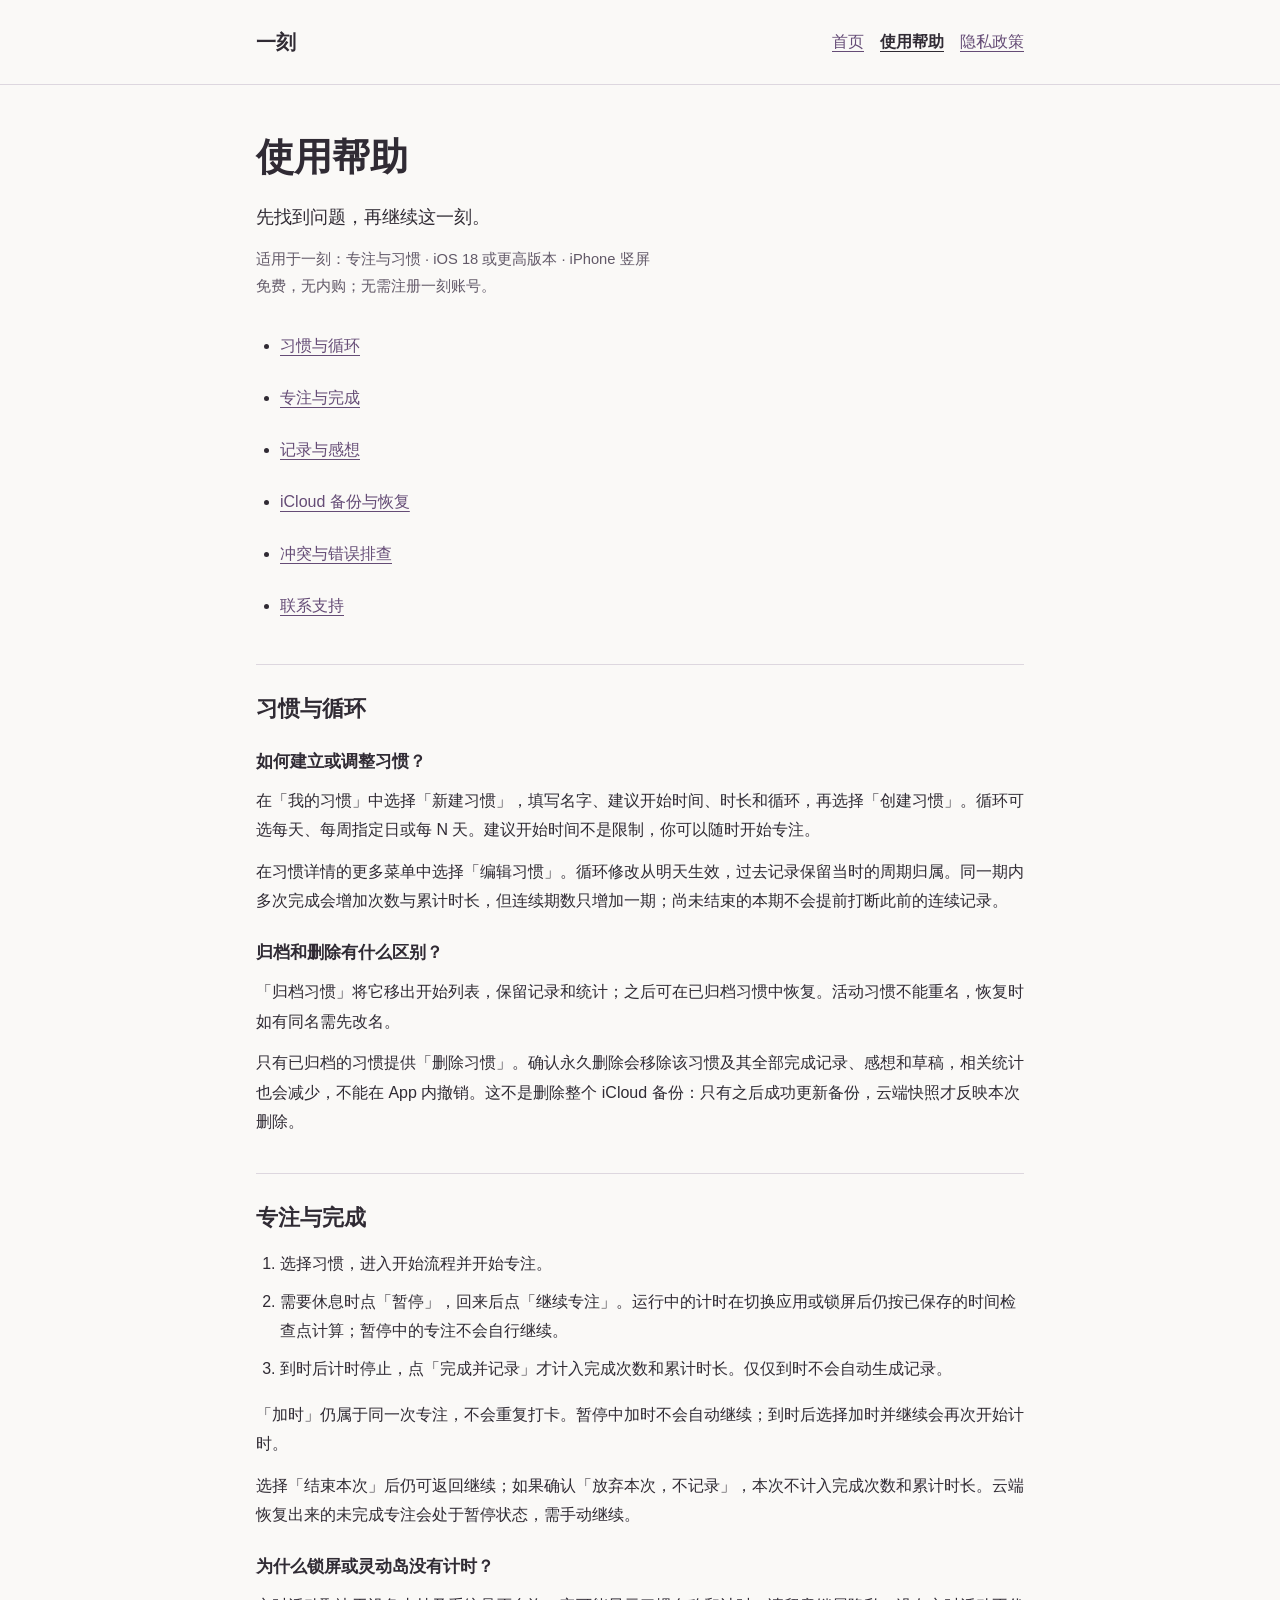
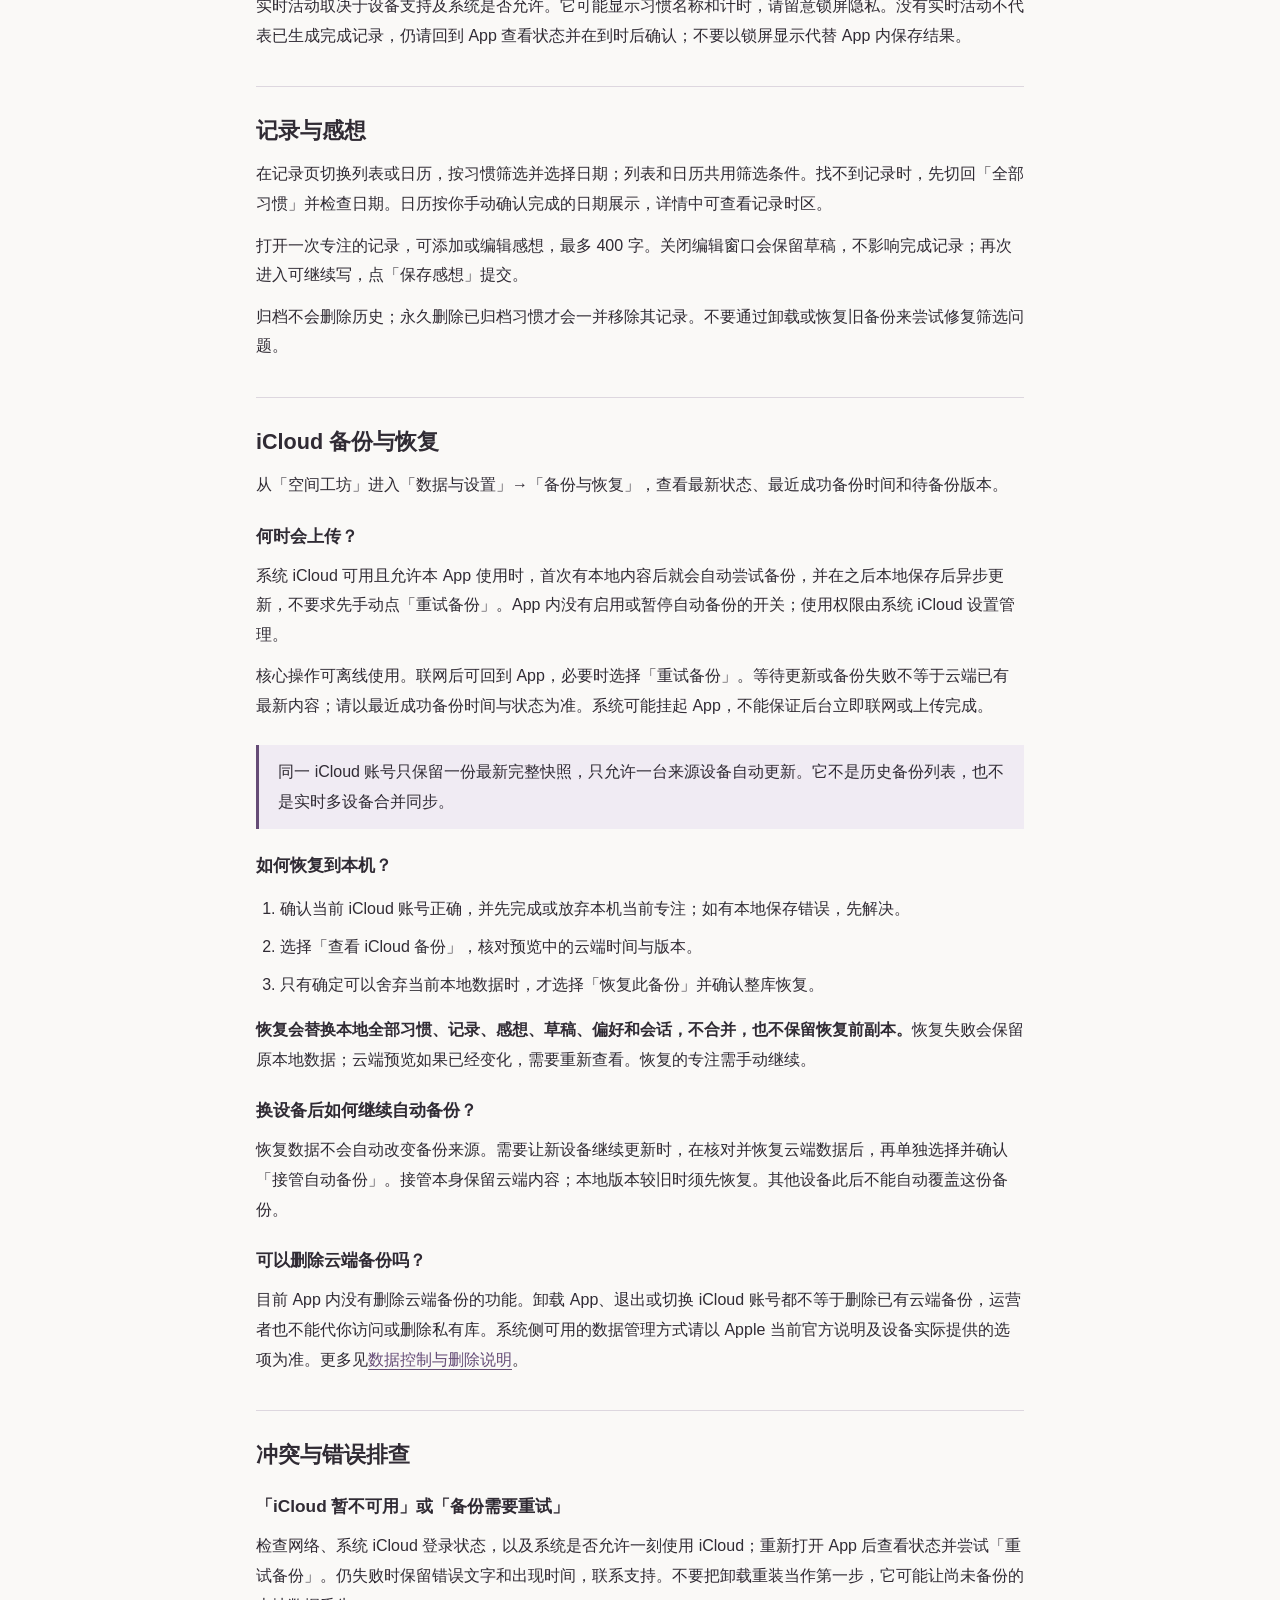
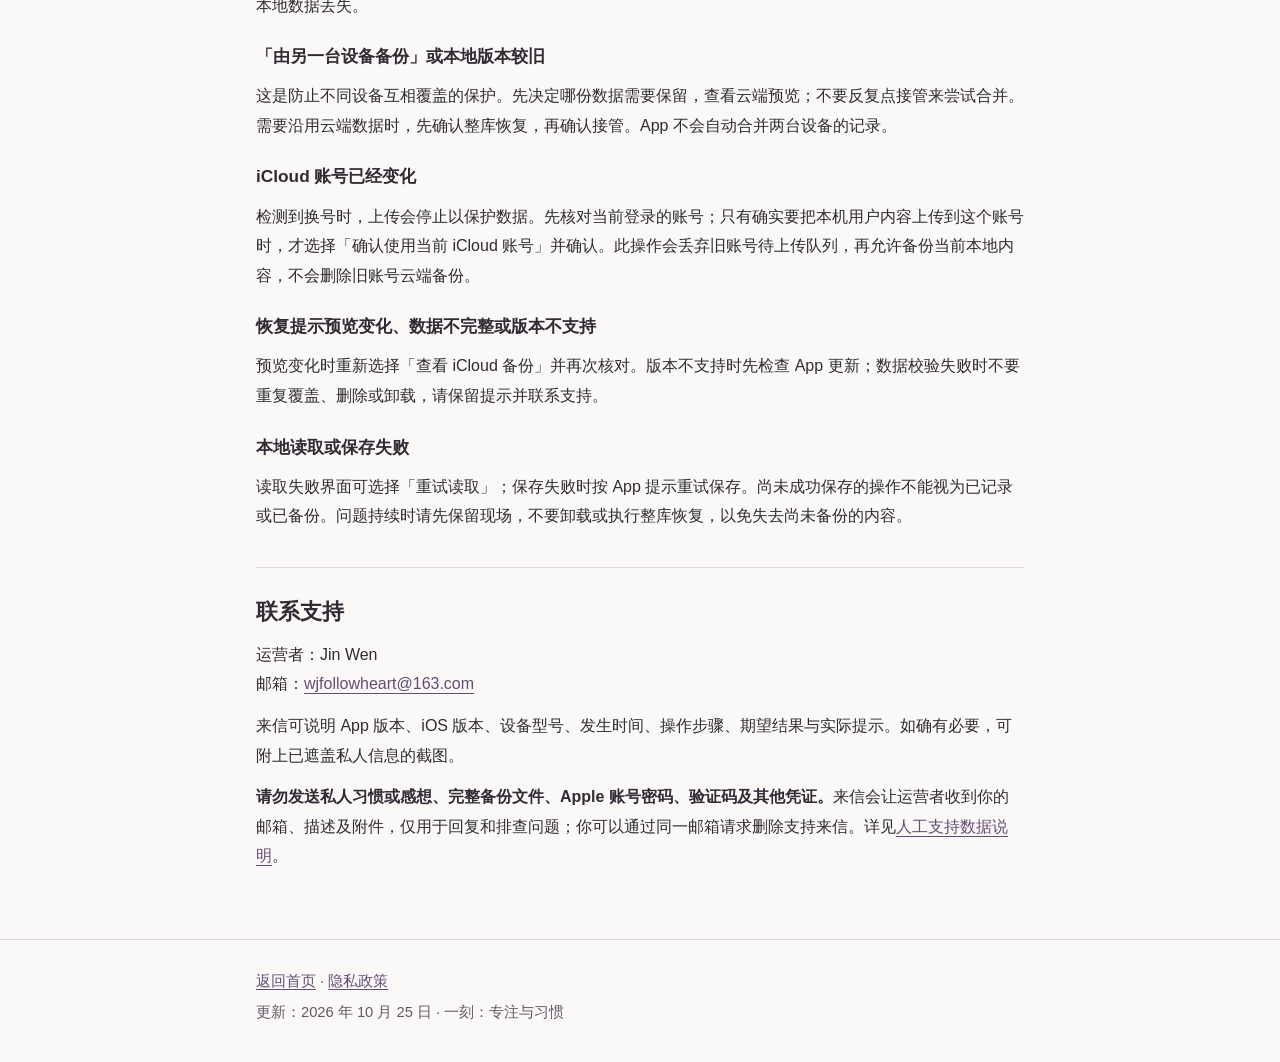
==== support.html @ 2ffc37c1 "Publish Yike support.html" ====
<!doctype html>
<html lang="zh-CN">
<head>
  <meta charset="utf-8">
  <meta name="viewport" content="width=device-width, initial-scale=1">
  <meta name="description" content="一刻的使用帮助：习惯、专注计时、记录与感想、iCloud 备份恢复及常见错误排查。">
  <title>使用帮助 · 一刻：专注与习惯</title>
  <link rel="stylesheet" href="styles.css">
</head>
<body>
  <a class="skip" href="#main">跳到正文</a>
  <header class="site-header">
    <div class="shell header-row">
      <a class="brand" href="index.html" aria-label="一刻，支持网站首页">一刻</a>
      <nav aria-label="主导航">
        <a href="index.html">首页</a>
        <a href="support.html" aria-current="page">使用帮助</a>
        <a href="privacy.html">隐私政策</a>
      </nav>
    </div>
  </header>
  <main id="main" class="shell">
    <h1>使用帮助</h1>
    <p class="lead">先找到问题，再继续这一刻。</p>
    <p class="meta">适用于一刻：专注与习惯 · iOS 18 或更高版本 · iPhone 竖屏<br>免费，无内购；无需注册一刻账号。</p>
    <nav class="contents" aria-label="本页目录">
      <ul>
        <li><a href="#habits">习惯与循环</a></li>
        <li><a href="#focus">专注与完成</a></li>
        <li><a href="#records">记录与感想</a></li>
        <li><a href="#backup">iCloud 备份与恢复</a></li>
        <li><a href="#errors">冲突与错误排查</a></li>
        <li><a href="#contact">联系支持</a></li>
      </ul>
    </nav>
    <section aria-labelledby="habits">
      <h2 id="habits">习惯与循环</h2>
      <h3>如何建立或调整习惯？</h3>
      <p>在「我的习惯」中选择「新建习惯」，填写名字、建议开始时间、时长和循环，再选择「创建习惯」。循环可选每天、每周指定日或每 N 天。建议开始时间不是限制，你可以随时开始专注。</p>
      <p>在习惯详情的更多菜单中选择「编辑习惯」。循环修改从明天生效，过去记录保留当时的周期归属。同一期内多次完成会增加次数与累计时长，但连续期数只增加一期；尚未结束的本期不会提前打断此前的连续记录。</p>
      <h3>归档和删除有什么区别？</h3>
      <p>「归档习惯」将它移出开始列表，保留记录和统计；之后可在已归档习惯中恢复。活动习惯不能重名，恢复时如有同名需先改名。</p>
      <p>只有已归档的习惯提供「删除习惯」。确认永久删除会移除该习惯及其全部完成记录、感想和草稿，相关统计也会减少，不能在 App 内撤销。这不是删除整个 iCloud 备份：只有之后成功更新备份，云端快照才反映本次删除。</p>
    </section>
    <section aria-labelledby="focus">
      <h2 id="focus">专注与完成</h2>
      <ol>
        <li>选择习惯，进入开始流程并开始专注。</li>
        <li>需要休息时点「暂停」，回来后点「继续专注」。运行中的计时在切换应用或锁屏后仍按已保存的时间检查点计算；暂停中的专注不会自行继续。</li>
        <li>到时后计时停止，点「完成并记录」才计入完成次数和累计时长。仅仅到时不会自动生成记录。</li>
      </ol>
      <p>「加时」仍属于同一次专注，不会重复打卡。暂停中加时不会自动继续；到时后选择加时并继续会再次开始计时。</p>
      <p>选择「结束本次」后仍可返回继续；如果确认「放弃本次，不记录」，本次不计入完成次数和累计时长。云端恢复出来的未完成专注会处于暂停状态，需手动继续。</p>
      <h3>为什么锁屏或灵动岛没有计时？</h3>
      <p>实时活动取决于设备支持及系统是否允许。它可能显示习惯名称和计时，请留意锁屏隐私。没有实时活动不代表已生成完成记录，仍请回到 App 查看状态并在到时后确认；不要以锁屏显示代替 App 内保存结果。</p>
    </section>
    <section aria-labelledby="records">
      <h2 id="records">记录与感想</h2>
      <p>在记录页切换列表或日历，按习惯筛选并选择日期；列表和日历共用筛选条件。找不到记录时，先切回「全部习惯」并检查日期。日历按你手动确认完成的日期展示，详情中可查看记录时区。</p>
      <p>打开一次专注的记录，可添加或编辑感想，最多 400 字。关闭编辑窗口会保留草稿，不影响完成记录；再次进入可继续写，点「保存感想」提交。</p>
      <p>归档不会删除历史；永久删除已归档习惯才会一并移除其记录。不要通过卸载或恢复旧备份来尝试修复筛选问题。</p>
    </section>
    <section aria-labelledby="backup">
      <h2 id="backup">iCloud 备份与恢复</h2>
      <p>从「空间工坊」进入「数据与设置」→「备份与恢复」，查看最新状态、最近成功备份时间和待备份版本。</p>
      <h3>何时会上传？</h3>
      <p>系统 iCloud 可用且允许本 App 使用时，首次有本地内容后就会自动尝试备份，并在之后本地保存后异步更新，不要求先手动点「重试备份」。App 内没有启用或暂停自动备份的开关；使用权限由系统 iCloud 设置管理。</p>
      <p>核心操作可离线使用。联网后可回到 App，必要时选择「重试备份」。等待更新或备份失败不等于云端已有最新内容；请以最近成功备份时间与状态为准。系统可能挂起 App，不能保证后台立即联网或上传完成。</p>
      <div class="notice">
        <p>同一 iCloud 账号只保留一份最新完整快照，只允许一台来源设备自动更新。它不是历史备份列表，也不是实时多设备合并同步。</p>
      </div>
      <h3>如何恢复到本机？</h3>
      <ol>
        <li>确认当前 iCloud 账号正确，并先完成或放弃本机当前专注；如有本地保存错误，先解决。</li>
        <li>选择「查看 iCloud 备份」，核对预览中的云端时间与版本。</li>
        <li>只有确定可以舍弃当前本地数据时，才选择「恢复此备份」并确认整库恢复。</li>
      </ol>
      <p><strong>恢复会替换本地全部习惯、记录、感想、草稿、偏好和会话，不合并，也不保留恢复前副本。</strong>恢复失败会保留原本地数据；云端预览如果已经变化，需要重新查看。恢复的专注需手动继续。</p>
      <h3>换设备后如何继续自动备份？</h3>
      <p>恢复数据不会自动改变备份来源。需要让新设备继续更新时，在核对并恢复云端数据后，再单独选择并确认「接管自动备份」。接管本身保留云端内容；本地版本较旧时须先恢复。其他设备此后不能自动覆盖这份备份。</p>
      <h3>可以删除云端备份吗？</h3>
      <p>目前 App 内没有删除云端备份的功能。卸载 App、退出或切换 iCloud 账号都不等于删除已有云端备份，运营者也不能代你访问或删除私有库。系统侧可用的数据管理方式请以 Apple 当前官方说明及设备实际提供的选项为准。更多见<a href="privacy.html#control">数据控制与删除说明</a>。</p>
    </section>
    <section aria-labelledby="errors">
      <h2 id="errors">冲突与错误排查</h2>
      <h3>「iCloud 暂不可用」或「备份需要重试」</h3>
      <p>检查网络、系统 iCloud 登录状态，以及系统是否允许一刻使用 iCloud；重新打开 App 后查看状态并尝试「重试备份」。仍失败时保留错误文字和出现时间，联系支持。不要把卸载重装当作第一步，它可能让尚未备份的本地数据丢失。</p>
      <h3>「由另一台设备备份」或本地版本较旧</h3>
      <p>这是防止不同设备互相覆盖的保护。先决定哪份数据需要保留，查看云端预览；不要反复点接管来尝试合并。需要沿用云端数据时，先确认整库恢复，再确认接管。App 不会自动合并两台设备的记录。</p>
      <h3>iCloud 账号已经变化</h3>
      <p>检测到换号时，上传会停止以保护数据。先核对当前登录的账号；只有确实要把本机用户内容上传到这个账号时，才选择「确认使用当前 iCloud 账号」并确认。此操作会丢弃旧账号待上传队列，再允许备份当前本地内容，不会删除旧账号云端备份。</p>
      <h3>恢复提示预览变化、数据不完整或版本不支持</h3>
      <p>预览变化时重新选择「查看 iCloud 备份」并再次核对。版本不支持时先检查 App 更新；数据校验失败时不要重复覆盖、删除或卸载，请保留提示并联系支持。</p>
      <h3>本地读取或保存失败</h3>
      <p>读取失败界面可选择「重试读取」；保存失败时按 App 提示重试保存。尚未成功保存的操作不能视为已记录或已备份。问题持续时请先保留现场，不要卸载或执行整库恢复，以免失去尚未备份的内容。</p>
    </section>
    <section aria-labelledby="contact">
      <h2 id="contact">联系支持</h2>
      <p>运营者：Jin Wen<br>邮箱：<a href="mailto:wjfollowheart@163.com">wjfollowheart@163.com</a></p>
      <p>来信可说明 App 版本、iOS 版本、设备型号、发生时间、操作步骤、期望结果与实际提示。如确有必要，可附上已遮盖私人信息的截图。</p>
      <p><strong>请勿发送私人习惯或感想、完整备份文件、Apple 账号密码、验证码及其他凭证。</strong>来信会让运营者收到你的邮箱、描述及附件，仅用于回复和排查问题；你可以通过同一邮箱请求删除支持来信。详见<a href="privacy.html#support-data">人工支持数据说明</a>。</p>
    </section>
  </main>
  <footer class="site-footer">
    <div class="shell">
      <p><a href="index.html">返回首页</a> · <a href="privacy.html">隐私政策</a></p>
      <p>更新：<time datetime="2026-10-25">2026 年 10 月 25 日</time> · 一刻：专注与习惯</p>
    </div>
  </footer>
</body>
</html>
---- styles.css ----
:root {
  color-scheme: light;
  --paper: #faf9f7;
  --ink: #302b34;
  --muted: #625968;
  --accent: #654c76;
  --line: #ddd7df;
  --notice: #f0ebf3;
}
* { box-sizing: border-box; }
html { scroll-padding-top: 1.5rem; }
body {
  margin: 0;
  background: var(--paper);
  color: var(--ink);
  font-family: -apple-system, BlinkMacSystemFont, "PingFang SC", "Microsoft YaHei", sans-serif;
  font-size: 1rem;
  line-height: 1.85;
  overflow-wrap: anywhere;
}
a { color: var(--accent); text-underline-offset: .22em; }
a:hover { text-decoration-thickness: .13em; }
a:focus-visible { outline: 3px solid var(--accent); outline-offset: 4px; border-radius: 2px; }
.shell { width: min(100% - 2.5rem, 48rem); margin-inline: auto; }
.skip { position: absolute; left: 1rem; top: -6rem; padding: .6rem 1rem; background: white; z-index: 1; }
.skip:focus { top: .5rem; }
.site-header { padding-block: 1.25rem; border-bottom: 1px solid var(--line); }
.header-row { display: flex; align-items: center; justify-content: space-between; gap: .5rem 1.5rem; flex-wrap: wrap; }
.brand { color: var(--ink); font-size: 1.25rem; font-weight: 650; text-decoration: none; }
nav { display: flex; gap: .25rem 1rem; flex-wrap: wrap; }
nav a { display: inline-flex; align-items: center; min-height: 44px; }
nav a[aria-current="page"] { color: var(--ink); font-weight: 650; }
main { padding-block: 2.75rem 3.5rem; }
h1, h2, h3 { line-height: 1.45; font-weight: 650; }
h1 { margin: 0 0 1rem; font-size: clamp(1.85rem, 5vw, 2.4rem); }
h2 { margin: 0 0 .8rem; font-size: 1.35rem; }
h3 { margin: 1.5rem 0 .5rem; font-size: 1.08rem; }
p { margin: .75rem 0; }
ul, ol { padding-left: 1.5rem; }
li + li { margin-top: .5rem; }
section { margin-top: 2.25rem; padding-top: 1.75rem; border-top: 1px solid var(--line); }
.lead { font-size: 1.12rem; }
.meta, .site-footer { color: var(--muted); font-size: .92rem; }
.notice { padding: .8rem 1.2rem; margin-block: 1.5rem; background: var(--notice); border-left: 3px solid var(--accent); }
.notice p:first-child { margin-top: 0; }
.notice p:last-child { margin-bottom: 0; }
.contents { display: block; margin-top: 1.5rem; }
.contents ul { margin-block: .4rem; }
.contents a { min-height: 44px; display: inline-flex; align-items: center; }
.site-footer { padding-block: 1.5rem 2rem; border-top: 1px solid var(--line); }
.site-footer p { margin: .25rem 0; }
@media (max-width: 30rem) {
  main { padding-top: 2rem; }
  .header-row { align-items: flex-start; }
  .header-row nav { width: 100%; }
}
@media print {
  body { background: white; color: black; }
  .skip, .site-header nav, .contents { display: none; }
  .shell { width: 100%; }
  main { padding-block: 1rem; }
  a { color: inherit; }
  h2, h3 { break-after: avoid; }
}
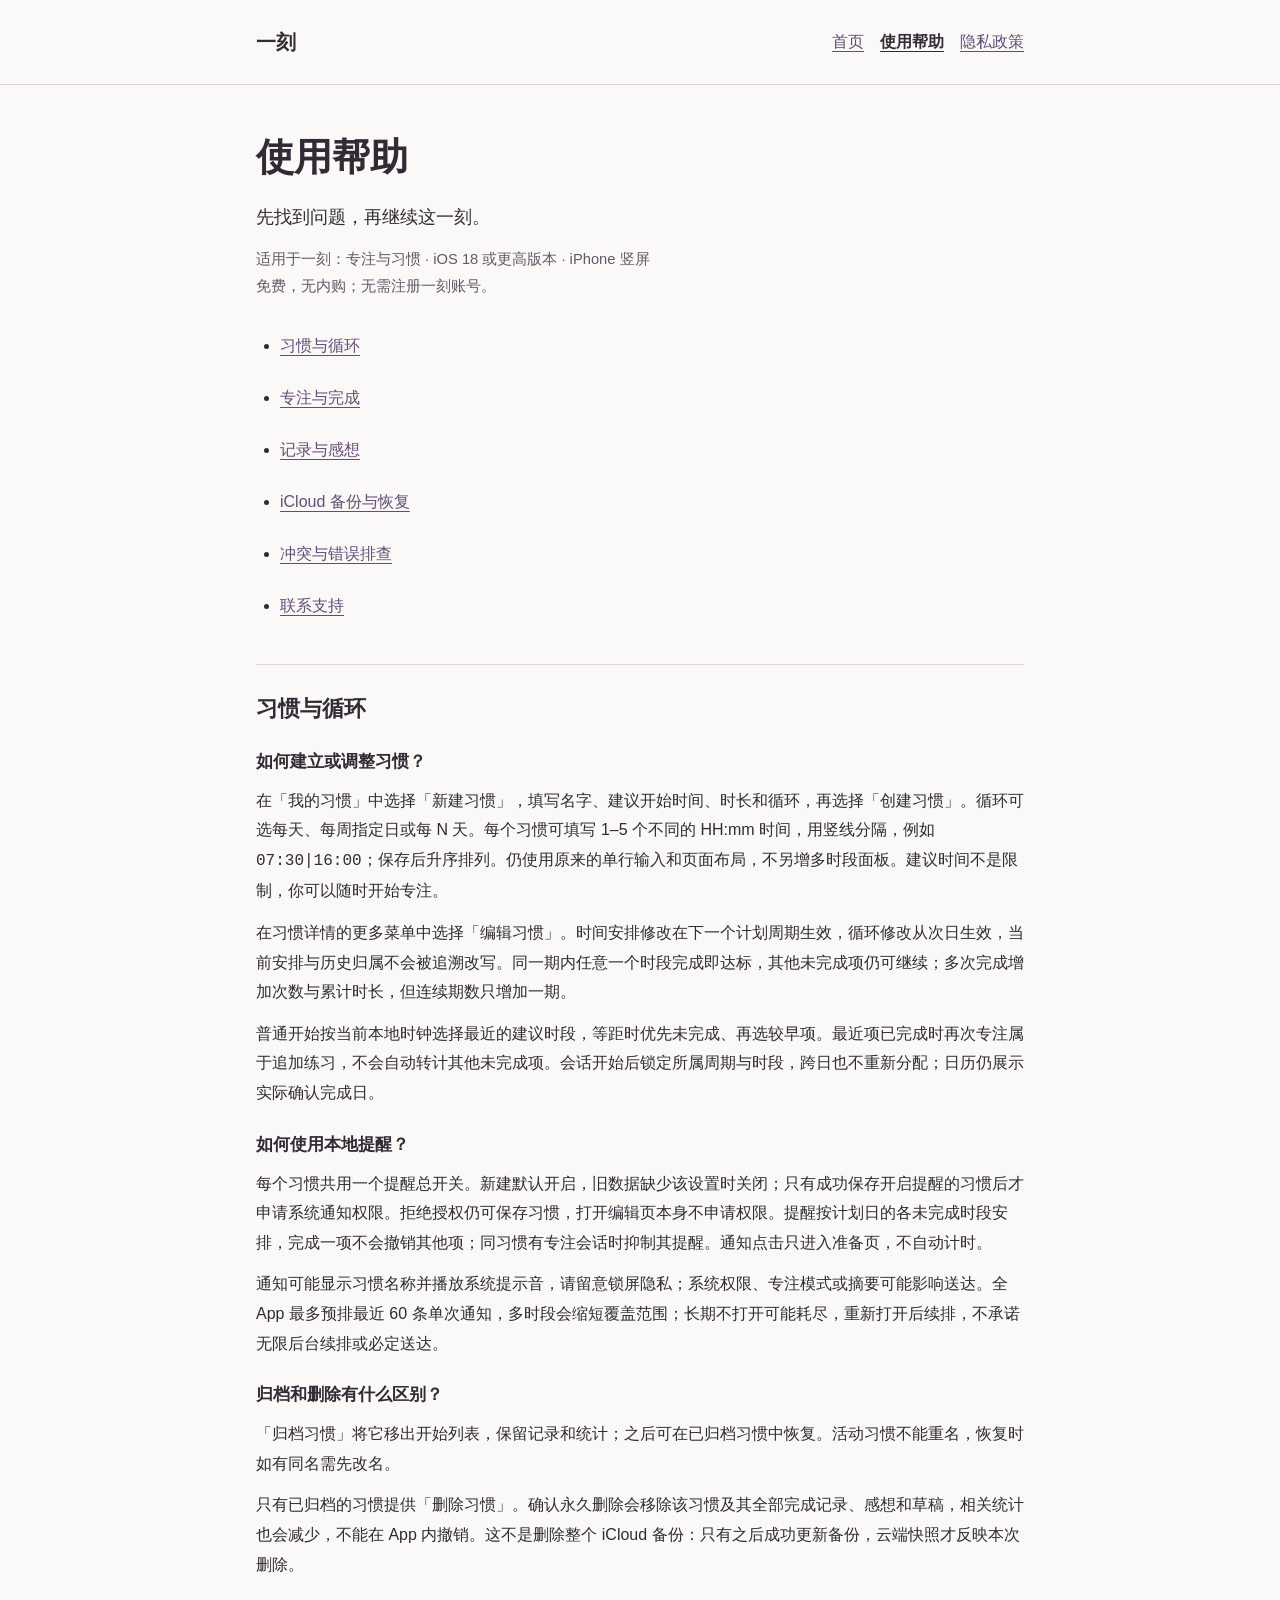
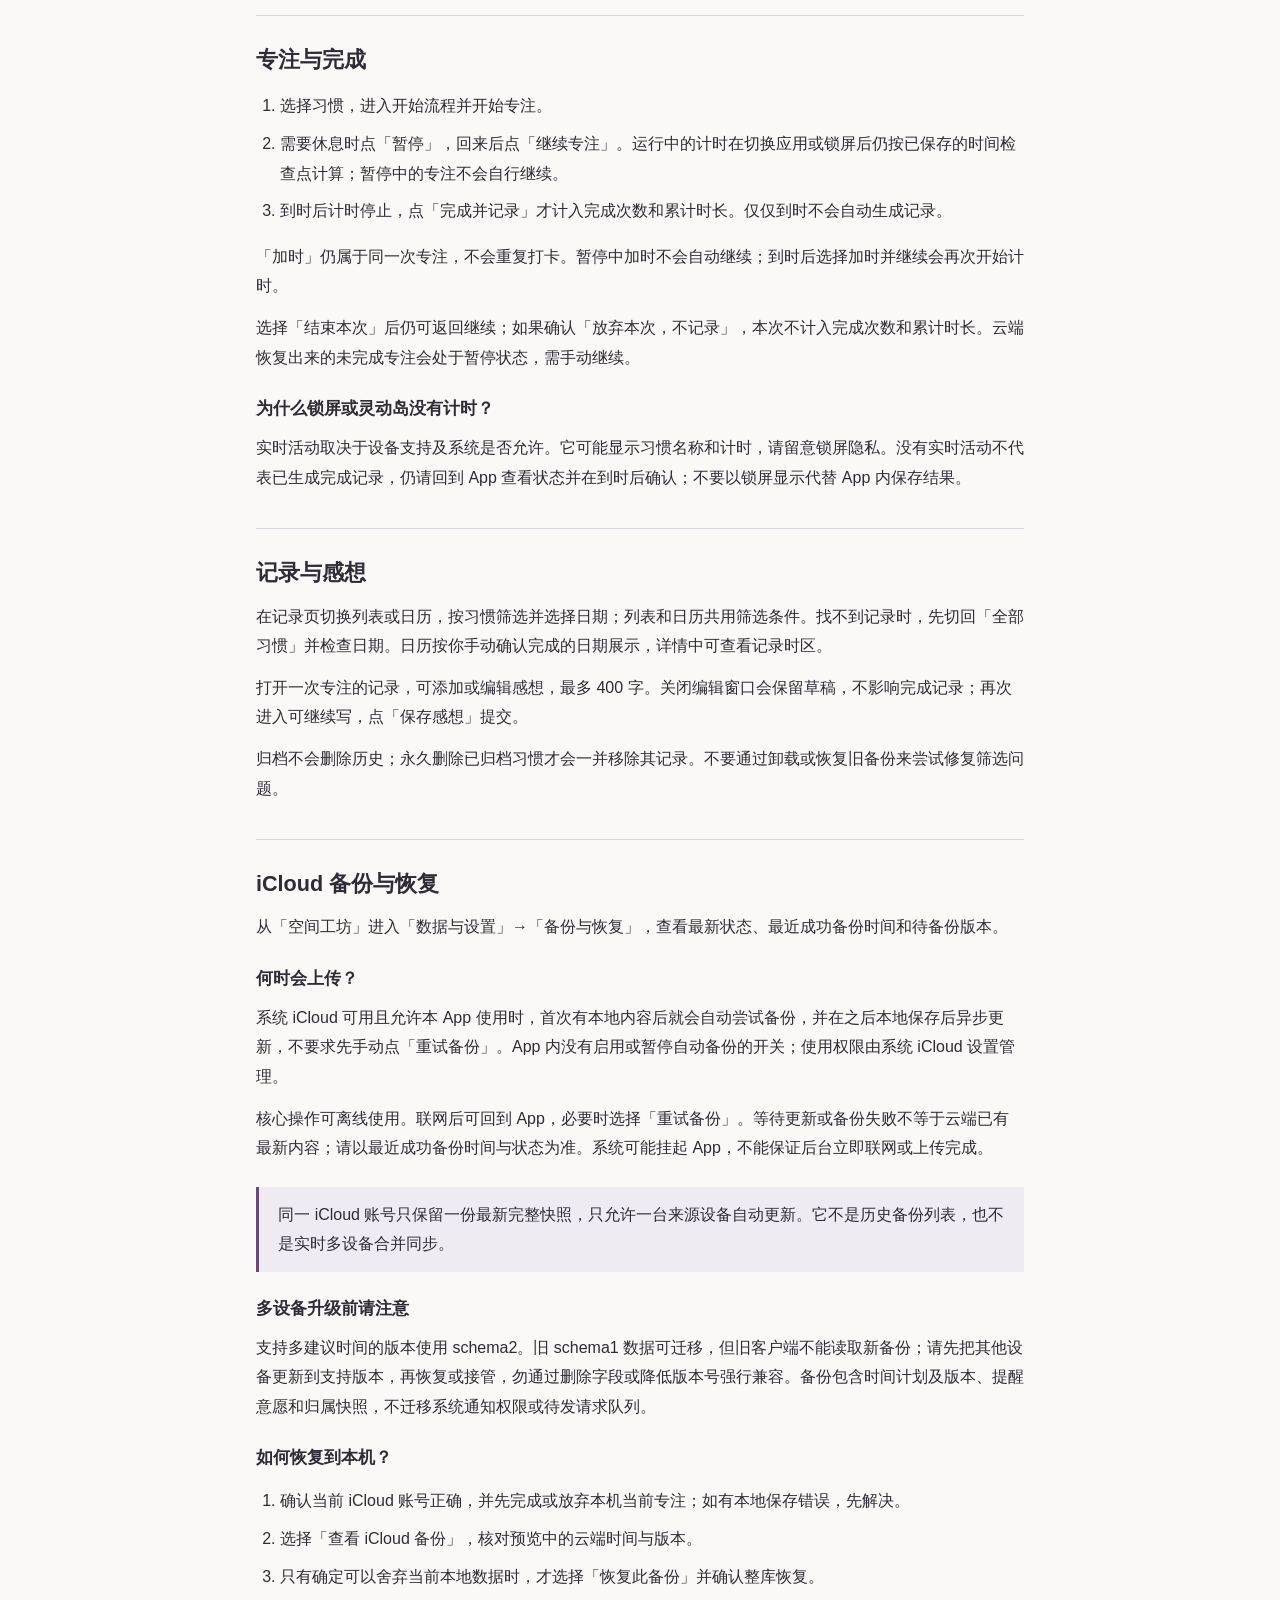
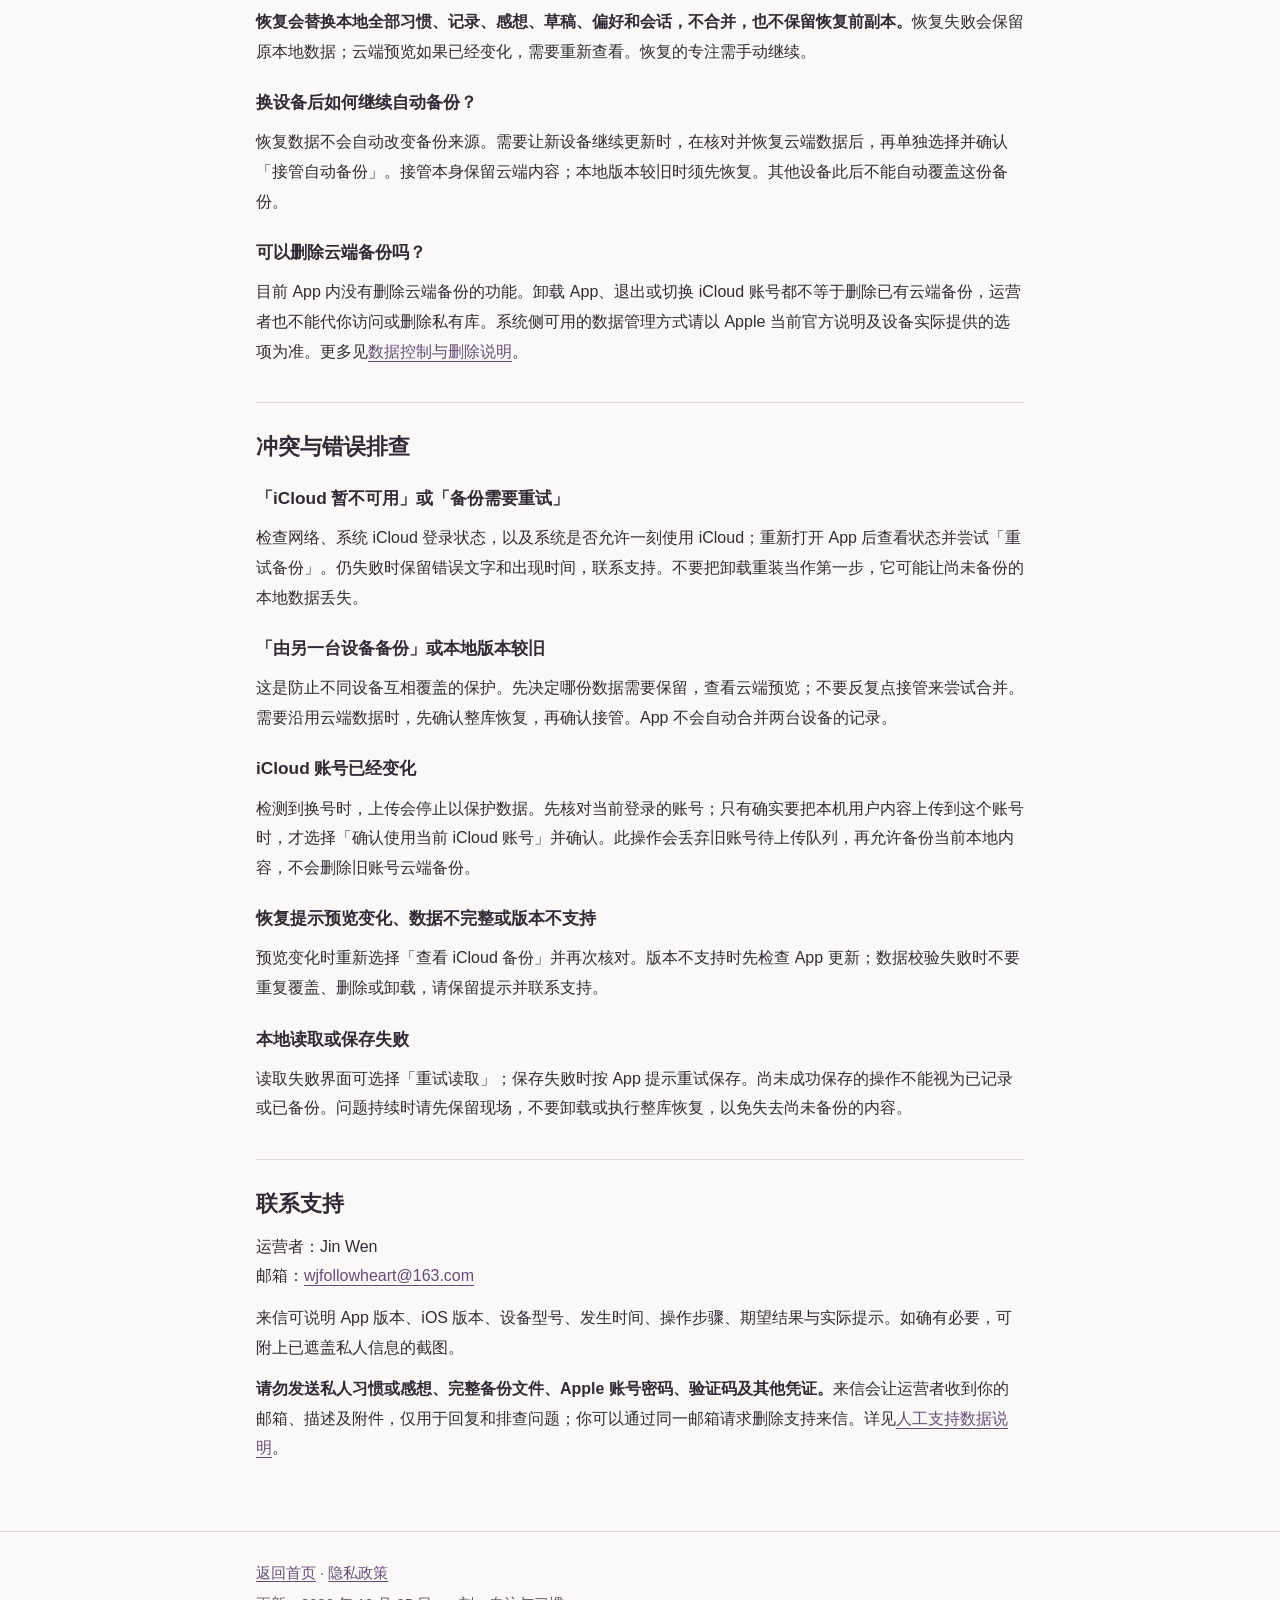
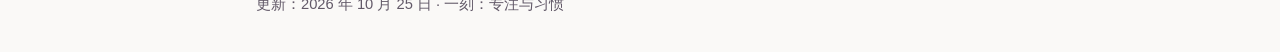
==== commit 142d0303: "Document Yike multiple-time plans and backup compatibility: support.html" ====
--- a/support.html
+++ b/support.html
@@ -36,8 +36,12 @@
     <section aria-labelledby="habits">
       <h2 id="habits">习惯与循环</h2>
       <h3>如何建立或调整习惯？</h3>
-      <p>在「我的习惯」中选择「新建习惯」，填写名字、建议开始时间、时长和循环，再选择「创建习惯」。循环可选每天、每周指定日或每 N 天。建议开始时间不是限制，你可以随时开始专注。</p>
-      <p>在习惯详情的更多菜单中选择「编辑习惯」。循环修改从明天生效，过去记录保留当时的周期归属。同一期内多次完成会增加次数与累计时长，但连续期数只增加一期；尚未结束的本期不会提前打断此前的连续记录。</p>
+      <p>在「我的习惯」中选择「新建习惯」，填写名字、建议开始时间、时长和循环，再选择「创建习惯」。循环可选每天、每周指定日或每 N 天。每个习惯可填写 1–5 个不同的 HH:mm 时间，用竖线分隔，例如 <code>07:30|16:00</code>；保存后升序排列。仍使用原来的单行输入和页面布局，不另增多时段面板。建议时间不是限制，你可以随时开始专注。</p>
+      <p>在习惯详情的更多菜单中选择「编辑习惯」。时间安排修改在下一个计划周期生效，循环修改从次日生效，当前安排与历史归属不会被追溯改写。同一期内任意一个时段完成即达标，其他未完成项仍可继续；多次完成增加次数与累计时长，但连续期数只增加一期。</p>
+      <p>普通开始按当前本地时钟选择最近的建议时段，等距时优先未完成、再选较早项。最近项已完成时再次专注属于追加练习，不会自动转计其他未完成项。会话开始后锁定所属周期与时段，跨日也不重新分配；日历仍展示实际确认完成日。</p>
+      <h3>如何使用本地提醒？</h3>
+      <p>每个习惯共用一个提醒总开关。新建默认开启，旧数据缺少该设置时关闭；只有成功保存开启提醒的习惯后才申请系统通知权限。拒绝授权仍可保存习惯，打开编辑页本身不申请权限。提醒按计划日的各未完成时段安排，完成一项不会撤销其他项；同习惯有专注会话时抑制其提醒。通知点击只进入准备页，不自动计时。</p>
+      <p>通知可能显示习惯名称并播放系统提示音，请留意锁屏隐私；系统权限、专注模式或摘要可能影响送达。全 App 最多预排最近 60 条单次通知，多时段会缩短覆盖范围；长期不打开可能耗尽，重新打开后续排，不承诺无限后台续排或必定送达。</p>
       <h3>归档和删除有什么区别？</h3>
       <p>「归档习惯」将它移出开始列表，保留记录和统计；之后可在已归档习惯中恢复。活动习惯不能重名，恢复时如有同名需先改名。</p>
       <p>只有已归档的习惯提供「删除习惯」。确认永久删除会移除该习惯及其全部完成记录、感想和草稿，相关统计也会减少，不能在 App 内撤销。这不是删除整个 iCloud 备份：只有之后成功更新备份，云端快照才反映本次删除。</p>
@@ -69,6 +73,8 @@
       <div class="notice">
         <p>同一 iCloud 账号只保留一份最新完整快照，只允许一台来源设备自动更新。它不是历史备份列表，也不是实时多设备合并同步。</p>
       </div>
+      <h3>多设备升级前请注意</h3>
+      <p>支持多建议时间的版本使用 schema2。旧 schema1 数据可迁移，但旧客户端不能读取新备份；请先把其他设备更新到支持版本，再恢复或接管，勿通过删除字段或降低版本号强行兼容。备份包含时间计划及版本、提醒意愿和归属快照，不迁移系统通知权限或待发请求队列。</p>
       <h3>如何恢复到本机？</h3>
       <ol>
         <li>确认当前 iCloud 账号正确，并先完成或放弃本机当前专注；如有本地保存错误，先解决。</li>
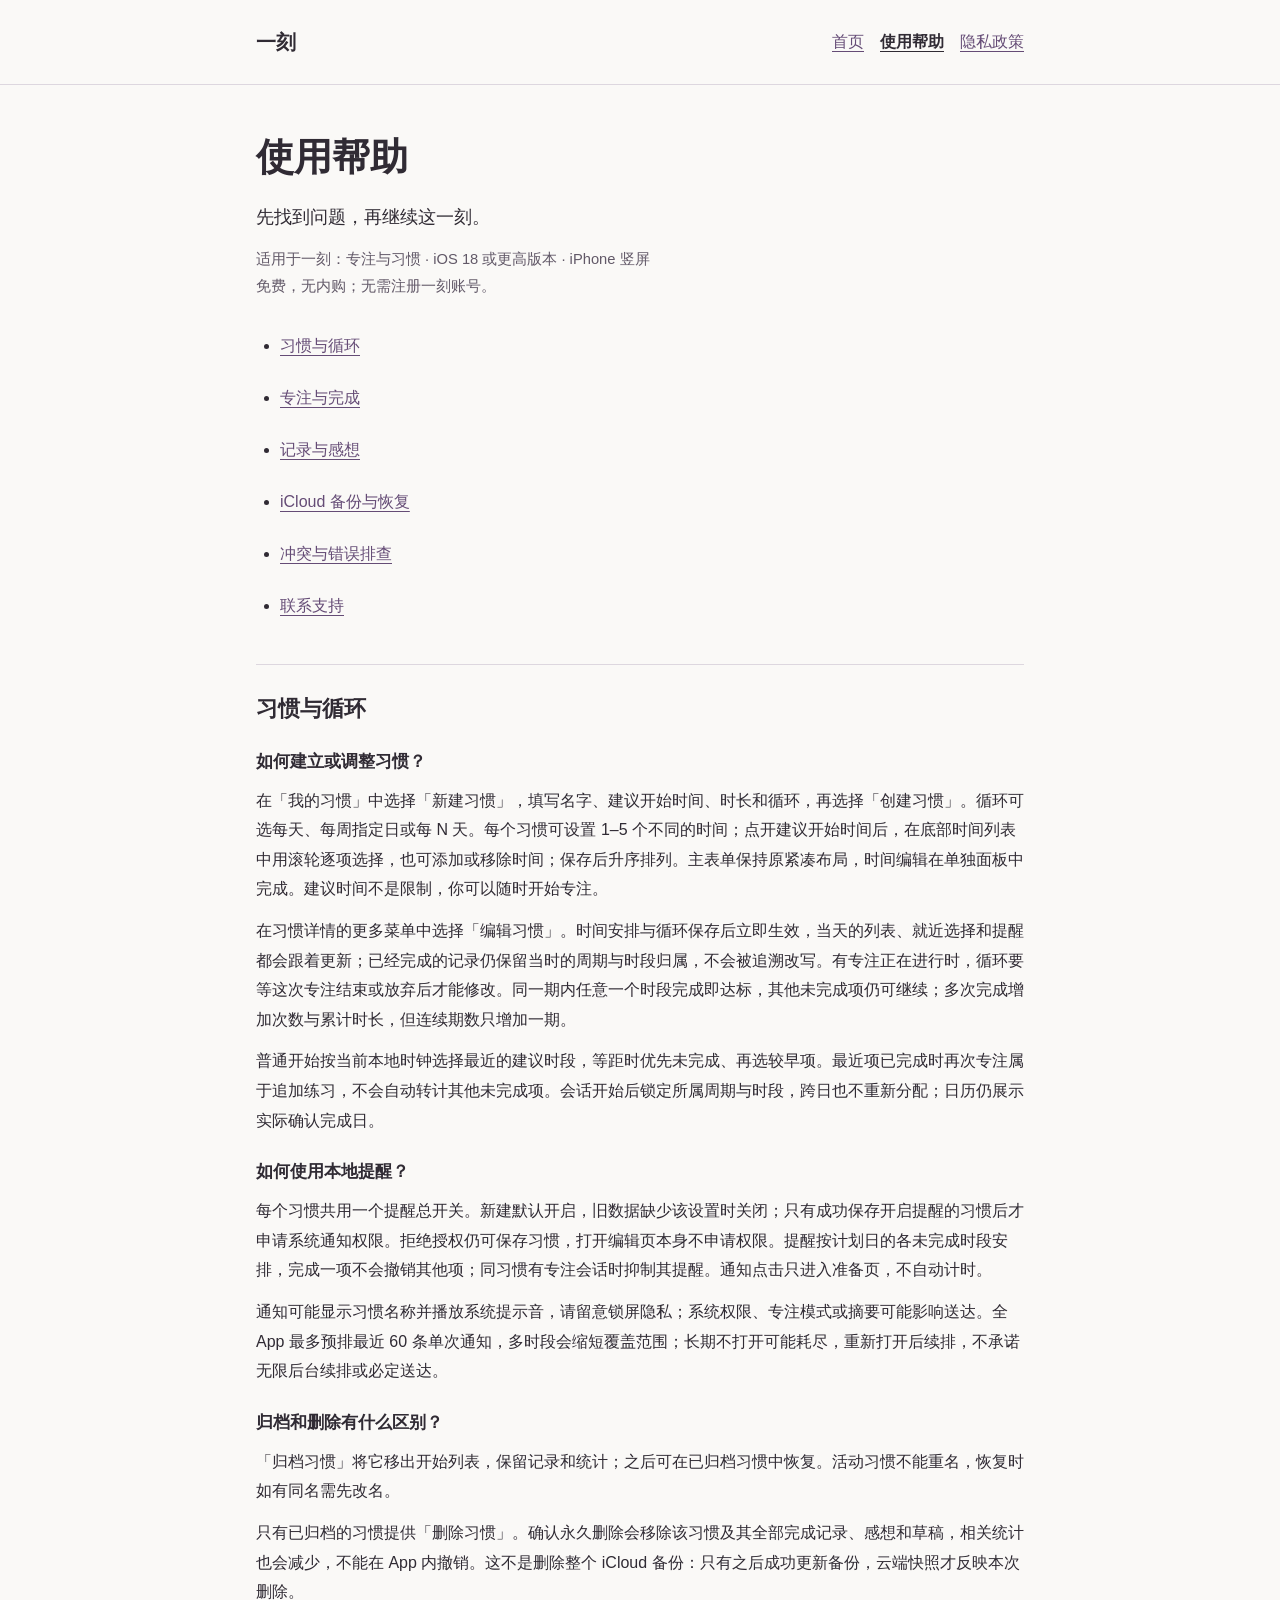
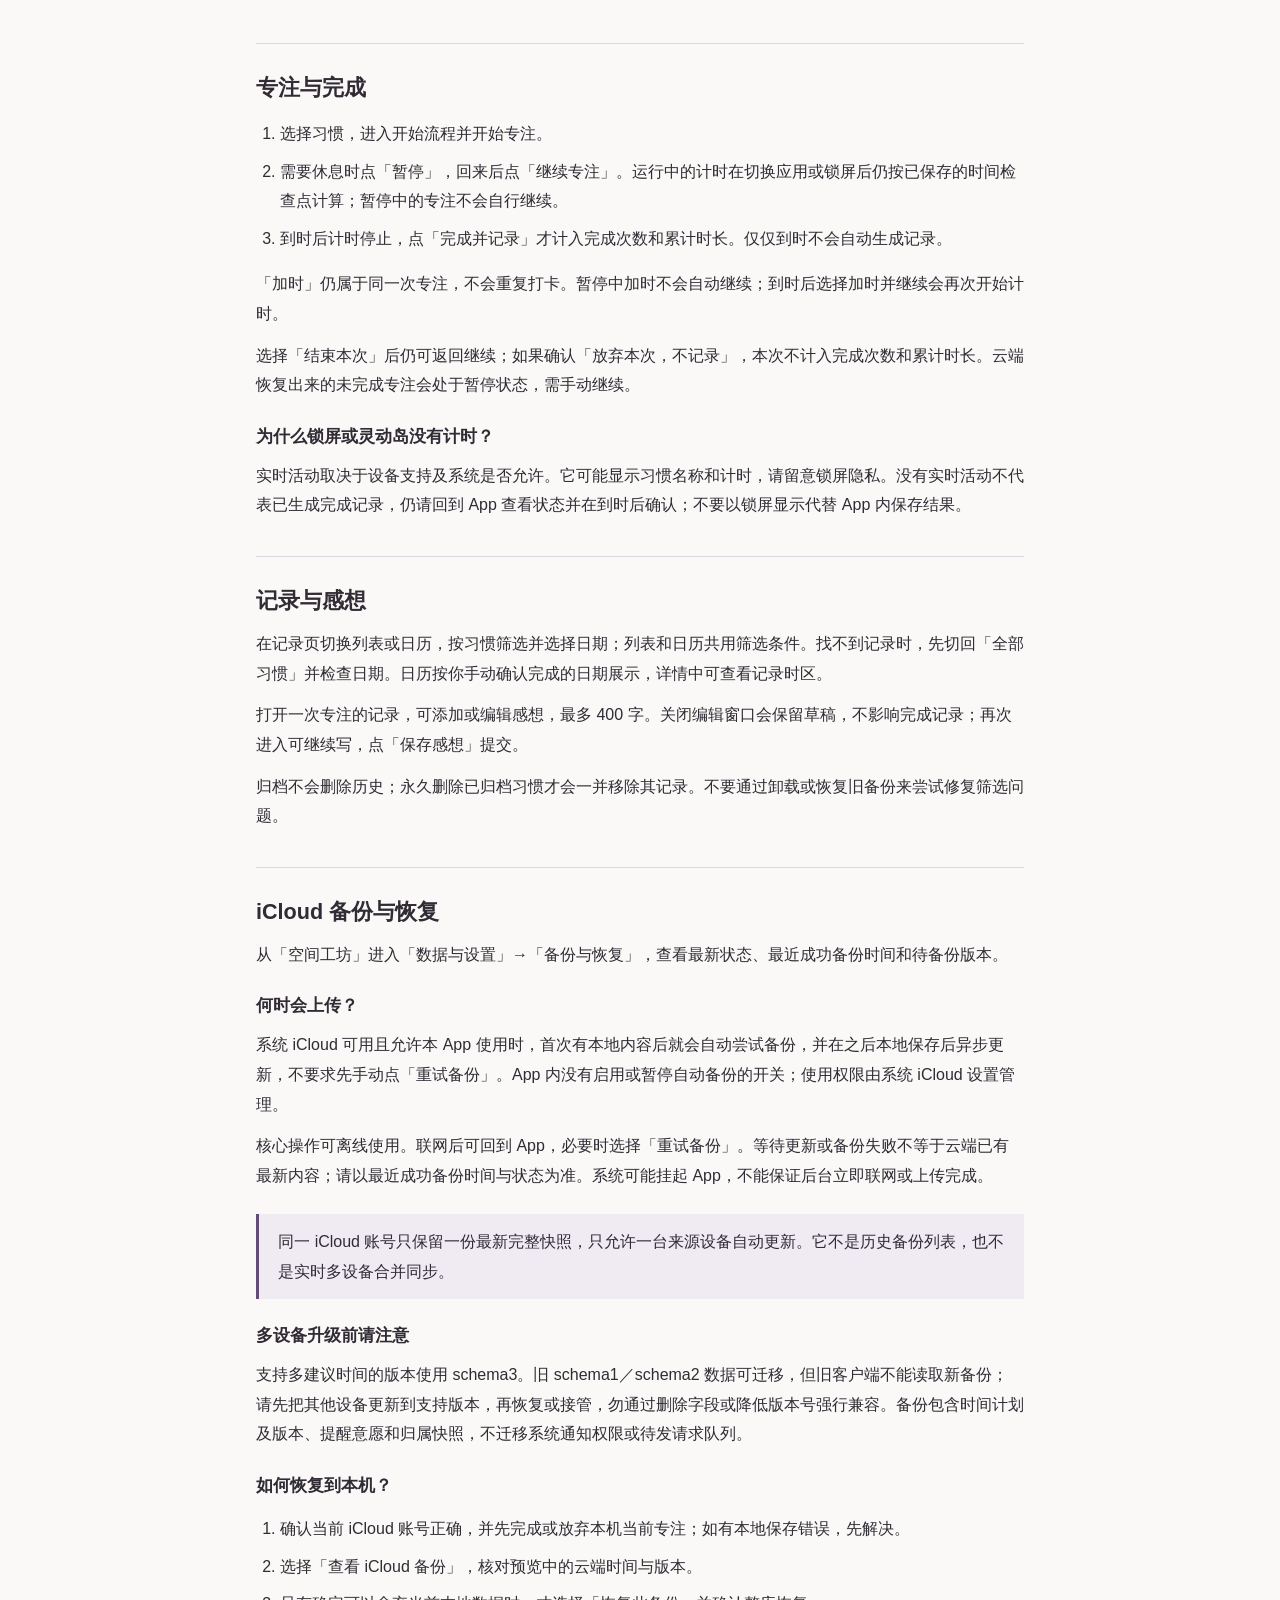
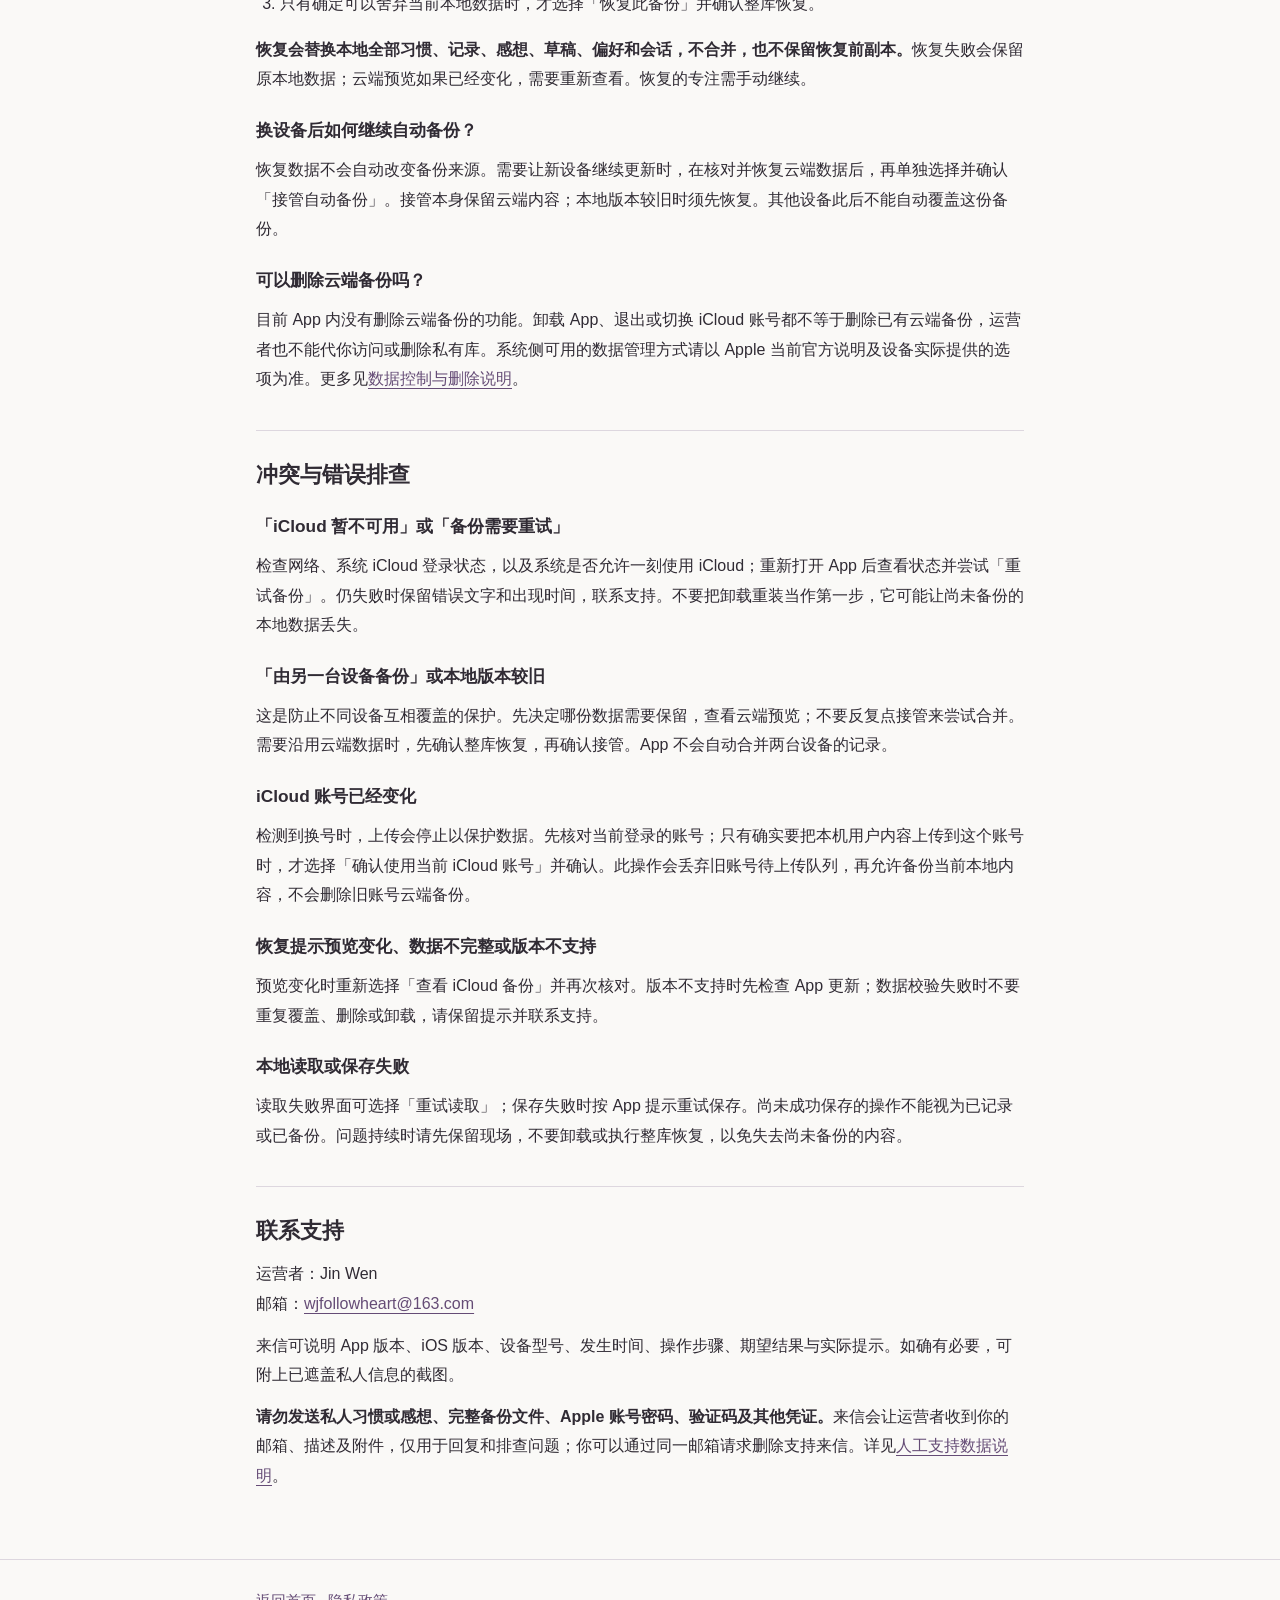
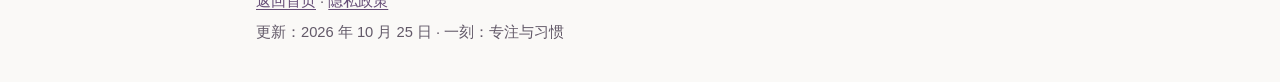
==== commit 606918e6: "docs: explain immediate habit schedules and wheel time editor" ====
--- a/support.html
+++ b/support.html
@@ -36,8 +36,8 @@
     <section aria-labelledby="habits">
       <h2 id="habits">习惯与循环</h2>
       <h3>如何建立或调整习惯？</h3>
-      <p>在「我的习惯」中选择「新建习惯」，填写名字、建议开始时间、时长和循环，再选择「创建习惯」。循环可选每天、每周指定日或每 N 天。每个习惯可填写 1–5 个不同的 HH:mm 时间，用竖线分隔，例如 <code>07:30|16:00</code>；保存后升序排列。仍使用原来的单行输入和页面布局，不另增多时段面板。建议时间不是限制，你可以随时开始专注。</p>
-      <p>在习惯详情的更多菜单中选择「编辑习惯」。时间安排修改在下一个计划周期生效，循环修改从次日生效，当前安排与历史归属不会被追溯改写。同一期内任意一个时段完成即达标，其他未完成项仍可继续；多次完成增加次数与累计时长，但连续期数只增加一期。</p>
+      <p>在「我的习惯」中选择「新建习惯」，填写名字、建议开始时间、时长和循环，再选择「创建习惯」。循环可选每天、每周指定日或每 N 天。每个习惯可设置 1–5 个不同的时间；点开建议开始时间后，在底部时间列表中用滚轮逐项选择，也可添加或移除时间；保存后升序排列。主表单保持原紧凑布局，时间编辑在单独面板中完成。建议时间不是限制，你可以随时开始专注。</p>
+      <p>在习惯详情的更多菜单中选择「编辑习惯」。时间安排与循环保存后立即生效，当天的列表、就近选择和提醒都会跟着更新；已经完成的记录仍保留当时的周期与时段归属，不会被追溯改写。有专注正在进行时，循环要等这次专注结束或放弃后才能修改。同一期内任意一个时段完成即达标，其他未完成项仍可继续；多次完成增加次数与累计时长，但连续期数只增加一期。</p>
       <p>普通开始按当前本地时钟选择最近的建议时段，等距时优先未完成、再选较早项。最近项已完成时再次专注属于追加练习，不会自动转计其他未完成项。会话开始后锁定所属周期与时段，跨日也不重新分配；日历仍展示实际确认完成日。</p>
       <h3>如何使用本地提醒？</h3>
       <p>每个习惯共用一个提醒总开关。新建默认开启，旧数据缺少该设置时关闭；只有成功保存开启提醒的习惯后才申请系统通知权限。拒绝授权仍可保存习惯，打开编辑页本身不申请权限。提醒按计划日的各未完成时段安排，完成一项不会撤销其他项；同习惯有专注会话时抑制其提醒。通知点击只进入准备页，不自动计时。</p>
@@ -74,7 +74,7 @@
         <p>同一 iCloud 账号只保留一份最新完整快照，只允许一台来源设备自动更新。它不是历史备份列表，也不是实时多设备合并同步。</p>
       </div>
       <h3>多设备升级前请注意</h3>
-      <p>支持多建议时间的版本使用 schema2。旧 schema1 数据可迁移，但旧客户端不能读取新备份；请先把其他设备更新到支持版本，再恢复或接管，勿通过删除字段或降低版本号强行兼容。备份包含时间计划及版本、提醒意愿和归属快照，不迁移系统通知权限或待发请求队列。</p>
+      <p>支持多建议时间的版本使用 schema3。旧 schema1／schema2 数据可迁移，但旧客户端不能读取新备份；请先把其他设备更新到支持版本，再恢复或接管，勿通过删除字段或降低版本号强行兼容。备份包含时间计划及版本、提醒意愿和归属快照，不迁移系统通知权限或待发请求队列。</p>
       <h3>如何恢复到本机？</h3>
       <ol>
         <li>确认当前 iCloud 账号正确，并先完成或放弃本机当前专注；如有本地保存错误，先解决。</li>
